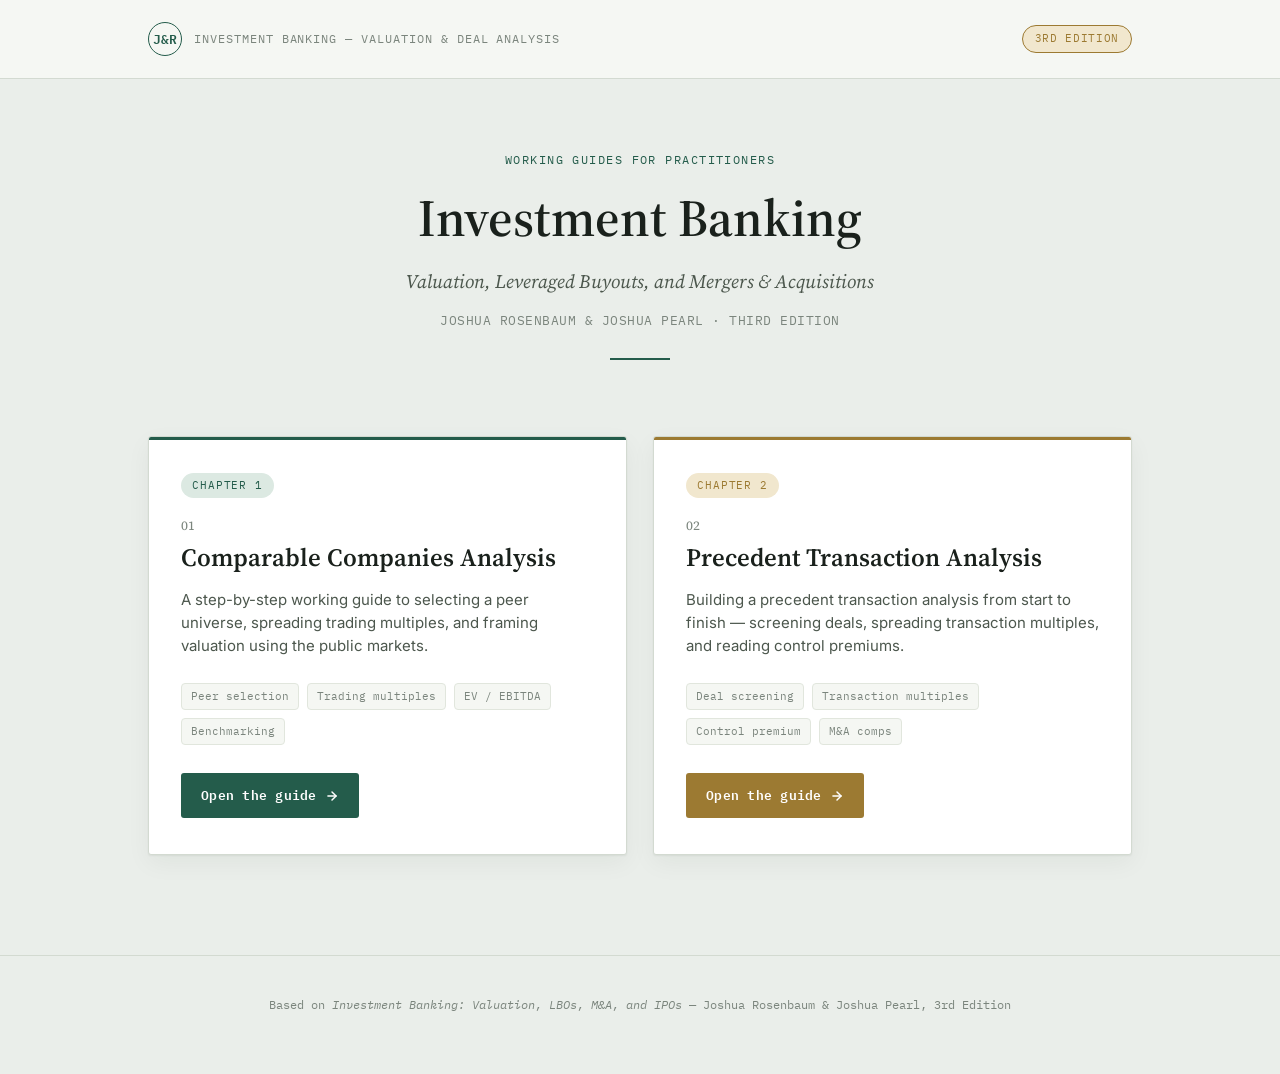
==== index.html @ f73777c7 "Add files via upload" ====
<!DOCTYPE html>
<html lang="en">
<head>
<meta charset="UTF-8">
<meta name="viewport" content="width=device-width, initial-scale=1.0">
<title>Investment Banking — Valuation & Modeling Guides</title>
<link rel="preconnect" href="https://fonts.googleapis.com">
<link rel="preconnect" href="https://fonts.gstatic.com" crossorigin>
<link href="https://fonts.googleapis.com/css2?family=Source+Serif+4:opsz,wght@8..60,400;8..60,500;8..60,600;8..60,700&family=IBM+Plex+Mono:wght@400;500;600&family=Inter:wght@400;500;600;700&display=swap" rel="stylesheet">
<style>

  :root{
    --paper:      #EAEEEA;
    --paper-2:    #F5F7F3;
    --panel:      #FFFFFF;
    --ink:        #1A211C;
    --ink-soft:   #4C574D;
    --muted:      #7B857D;
    --line:       #D3DAD1;
    --line-soft:  #E1E6DD;
    --accent:     #245C4B;
    --accent-ink: #FFFFFF;
    --accent-soft:#DCE9E2;
    --gold:       #9C7A32;
    --gold-soft:  #F1E7CE;
    --rust:       #9C4A34;
    --rust-soft:  #F3E1DA;
    --shadow:     0 1px 2px rgba(20,30,22,.06), 0 8px 24px rgba(20,30,22,.05);
    --radius:     3px;
  }

  :root:not([data-theme="light"]){
    @media (prefers-color-scheme: dark){
      --paper:      #12160F;
      --paper-2:    #171C15;
      --panel:      #1B211A;
      --ink:        #EAEFE8;
      --ink-soft:   #B7C1B4;
      --muted:      #7F8A7D;
      --line:       #2A322A;
      --line-soft:  #232A21;
      --accent:     #6FBE9F;
      --accent-ink: #0E1310;
      --accent-soft:#1F3D33;
      --gold:       #D3B15F;
      --gold-soft:  #332A15;
      --rust:       #D98E75;
      --rust-soft:  #3A241C;
      --shadow:     0 1px 2px rgba(0,0,0,.4), 0 8px 24px rgba(0,0,0,.35);
    }
  }
  :root[data-theme="dark"]{
    --paper:      #12160F;
    --paper-2:    #171C15;
    --panel:      #1B211A;
    --ink:        #EAEFE8;
    --ink-soft:   #B7C1B4;
    --muted:      #7F8A7D;
    --line:       #2A322A;
    --line-soft:  #232A21;
    --accent:     #6FBE9F;
    --accent-ink: #0E1310;
    --accent-soft:#1F3D33;
    --gold:       #D3B15F;
    --gold-soft:  #332A15;
    --rust:       #D98E75;
    --rust-soft:  #3A241C;
    --shadow:     0 1px 2px rgba(0,0,0,.4), 0 8px 24px rgba(0,0,0,.35);
  }

  *{ box-sizing: border-box; }
  html{ scroll-behavior: smooth; }
  body{
    margin:0;
    background: var(--paper);
    color: var(--ink);
    font-family: 'Inter', -apple-system, BlinkMacSystemFont, sans-serif;
    line-height: 1.55;
    -webkit-font-smoothing: antialiased;
  }
  a{ color: var(--accent); text-decoration:none; }
  .serif{ font-family:'Source Serif 4', Georgia, serif; }
  .mono{ font-family:'IBM Plex Mono', monospace; }

  header.top{
    border-bottom: 1px solid var(--line);
    background: var(--paper-2);
  }
  .top-inner{
    max-width: 1040px;
    margin: 0 auto;
    padding: 22px 28px;
    display:flex;
    align-items:center;
    justify-content: space-between;
  }
  .brand{
    display:flex;
    align-items:center;
    gap:12px;
  }
  .brand-mark{
    width:34px;height:34px;
    border:1.5px solid var(--accent);
    border-radius:50%;
    display:flex;align-items:center;justify-content:center;
    color:var(--accent);
    font-family:'IBM Plex Mono',monospace;
    font-size:13px;
    font-weight:600;
  }
  .brand-text{
    font-family:'IBM Plex Mono',monospace;
    font-size: 12px;
    letter-spacing: .08em;
    text-transform: uppercase;
    color: var(--muted);
  }
  .edition-pill{
    font-family:'IBM Plex Mono',monospace;
    font-size:11px;
    letter-spacing:.06em;
    text-transform:uppercase;
    color: var(--gold);
    background: var(--gold-soft);
    border:1px solid var(--gold);
    border-radius: 999px;
    padding: 4px 12px;
  }

  main{
    max-width: 1040px;
    margin: 0 auto;
    padding: 72px 28px 100px;
  }

  .hero{
    text-align:center;
    margin-bottom: 76px;
  }
  .hero .kicker{
    font-family:'IBM Plex Mono',monospace;
    font-size: 12px;
    letter-spacing:.12em;
    text-transform:uppercase;
    color: var(--accent);
    margin-bottom: 18px;
  }
  .hero h1{
    font-family:'Source Serif 4', Georgia, serif;
    font-size: clamp(32px, 5vw, 52px);
    font-weight: 600;
    line-height: 1.15;
    margin: 0 0 20px;
    color: var(--ink);
  }
  .hero .subtitle{
    font-family:'Source Serif 4', Georgia, serif;
    font-style: italic;
    font-size: 19px;
    color: var(--ink-soft);
    margin: 0 0 8px;
  }
  .hero .authors{
    font-family:'IBM Plex Mono',monospace;
    font-size: 12.5px;
    letter-spacing:.04em;
    color: var(--muted);
    text-transform: uppercase;
    margin-top: 14px;
  }
  .divider{
    width: 60px;
    height: 2px;
    background: var(--accent);
    margin: 28px auto;
  }

  .cards{
    display:grid;
    grid-template-columns: 1fr 1fr;
    gap: 26px;
  }
  @media (max-width: 760px){
    .cards{ grid-template-columns: 1fr; }
  }

  .card{
    background: var(--panel);
    border: 1px solid var(--line);
    border-radius: var(--radius);
    box-shadow: var(--shadow);
    padding: 36px 32px;
    display:flex;
    flex-direction:column;
    transition: transform .15s ease, box-shadow .15s ease, border-color .15s ease;
    position: relative;
    overflow:hidden;
  }
  .card::before{
    content:"";
    position:absolute;
    top:0; left:0; right:0;
    height:3px;
    background: var(--accent);
  }
  .card.gold::before{ background: var(--gold); }
  .card:hover{
    transform: translateY(-3px);
    border-color: var(--accent);
    box-shadow: 0 4px 6px rgba(20,30,22,.08), 0 14px 32px rgba(20,30,22,.10);
  }

  .card .tag{
    font-family:'IBM Plex Mono',monospace;
    font-size:11px;
    letter-spacing:.08em;
    text-transform:uppercase;
    color: var(--accent);
    background: var(--accent-soft);
    border-radius: 999px;
    padding: 4px 11px;
    display:inline-block;
    width: fit-content;
    margin-bottom: 18px;
  }
  .card.gold .tag{
    color: var(--gold);
    background: var(--gold-soft);
  }

  .card .num{
    font-family:'Source Serif 4', Georgia, serif;
    font-size: 13px;
    color: var(--muted);
    margin-bottom: 6px;
  }

  .card h2{
    font-family:'Source Serif 4', Georgia, serif;
    font-size: 25px;
    font-weight: 600;
    margin: 0 0 14px;
    color: var(--ink);
    line-height:1.25;
  }

  .card p{
    color: var(--ink-soft);
    font-size: 15px;
    margin: 0 0 26px;
    flex-grow: 1;
  }

  .card .topics{
    display:flex;
    flex-wrap: wrap;
    gap: 8px;
    margin-bottom: 28px;
  }
  .card .topics span{
    font-family:'IBM Plex Mono',monospace;
    font-size: 11px;
    color: var(--muted);
    background: var(--paper-2);
    border: 1px solid var(--line-soft);
    border-radius: 4px;
    padding: 4px 9px;
  }

  .card .go{
    display:flex;
    align-items:center;
    gap: 8px;
    font-family:'IBM Plex Mono',monospace;
    font-size: 13px;
    font-weight:600;
    color: var(--accent-ink);
    background: var(--accent);
    border-radius: var(--radius);
    padding: 12px 20px;
    width: fit-content;
    letter-spacing: .02em;
    transition: opacity .15s ease;
  }
  .card.gold .go{
    background: var(--gold);
  }
  .card .go:hover{ opacity: .88; }
  .card .go svg{ width:14px; height:14px; }

  footer{
    text-align:center;
    padding: 40px 28px 60px;
    font-family:'IBM Plex Mono',monospace;
    font-size: 12px;
    color: var(--muted);
    border-top: 1px solid var(--line);
  }
</style>
</head>
<body>

<header class="top">
  <div class="top-inner">
    <div class="brand">
      <div class="brand-mark">J&amp;R</div>
      <div class="brand-text">Investment Banking — Valuation &amp; Deal Analysis</div>
    </div>
    <div class="edition-pill">3rd Edition</div>
  </div>
</header>

<main>
  <section class="hero">
    <div class="kicker">Working Guides for Practitioners</div>
    <h1>Investment Banking</h1>
    <p class="subtitle">Valuation, Leveraged Buyouts, and Mergers &amp; Acquisitions</p>
    <p class="authors">Joshua Rosenbaum &amp; Joshua Pearl · Third Edition</p>
    <div class="divider"></div>
  </section>

  <section class="cards">
    <a class="card" href="cca.html" style="color:inherit;">
      <span class="tag">Chapter 1</span>
      <div class="num">01</div>
      <h2>Comparable Companies Analysis</h2>
      <p>A step-by-step working guide to selecting a peer universe, spreading trading multiples, and framing valuation using the public markets.</p>
      <div class="topics">
        <span>Peer selection</span>
        <span>Trading multiples</span>
        <span>EV / EBITDA</span>
        <span>Benchmarking</span>
      </div>
      <div class="go">Open the guide
        <svg viewBox="0 0 24 24" fill="none" stroke="currentColor" stroke-width="2.5" stroke-linecap="round" stroke-linejoin="round"><line x1="5" y1="12" x2="19" y2="12"/><polyline points="12 5 19 12 12 19"/></svg>
      </div>
    </a>

    <a class="card gold" href="precedent-transactions.html" style="color:inherit;">
      <span class="tag">Chapter 2</span>
      <div class="num">02</div>
      <h2>Precedent Transaction Analysis</h2>
      <p>Building a precedent transaction analysis from start to finish — screening deals, spreading transaction multiples, and reading control premiums.</p>
      <div class="topics">
        <span>Deal screening</span>
        <span>Transaction multiples</span>
        <span>Control premium</span>
        <span>M&amp;A comps</span>
      </div>
      <div class="go">Open the guide
        <svg viewBox="0 0 24 24" fill="none" stroke="currentColor" stroke-width="2.5" stroke-linecap="round" stroke-linejoin="round"><line x1="5" y1="12" x2="19" y2="12"/><polyline points="12 5 19 12 12 19"/></svg>
      </div>
    </a>
  </section>
</main>

<footer>
  Based on <em>Investment Banking: Valuation, LBOs, M&amp;A, and IPOs</em> — Joshua Rosenbaum &amp; Joshua Pearl, 3rd Edition
</footer>

</body>
</html>
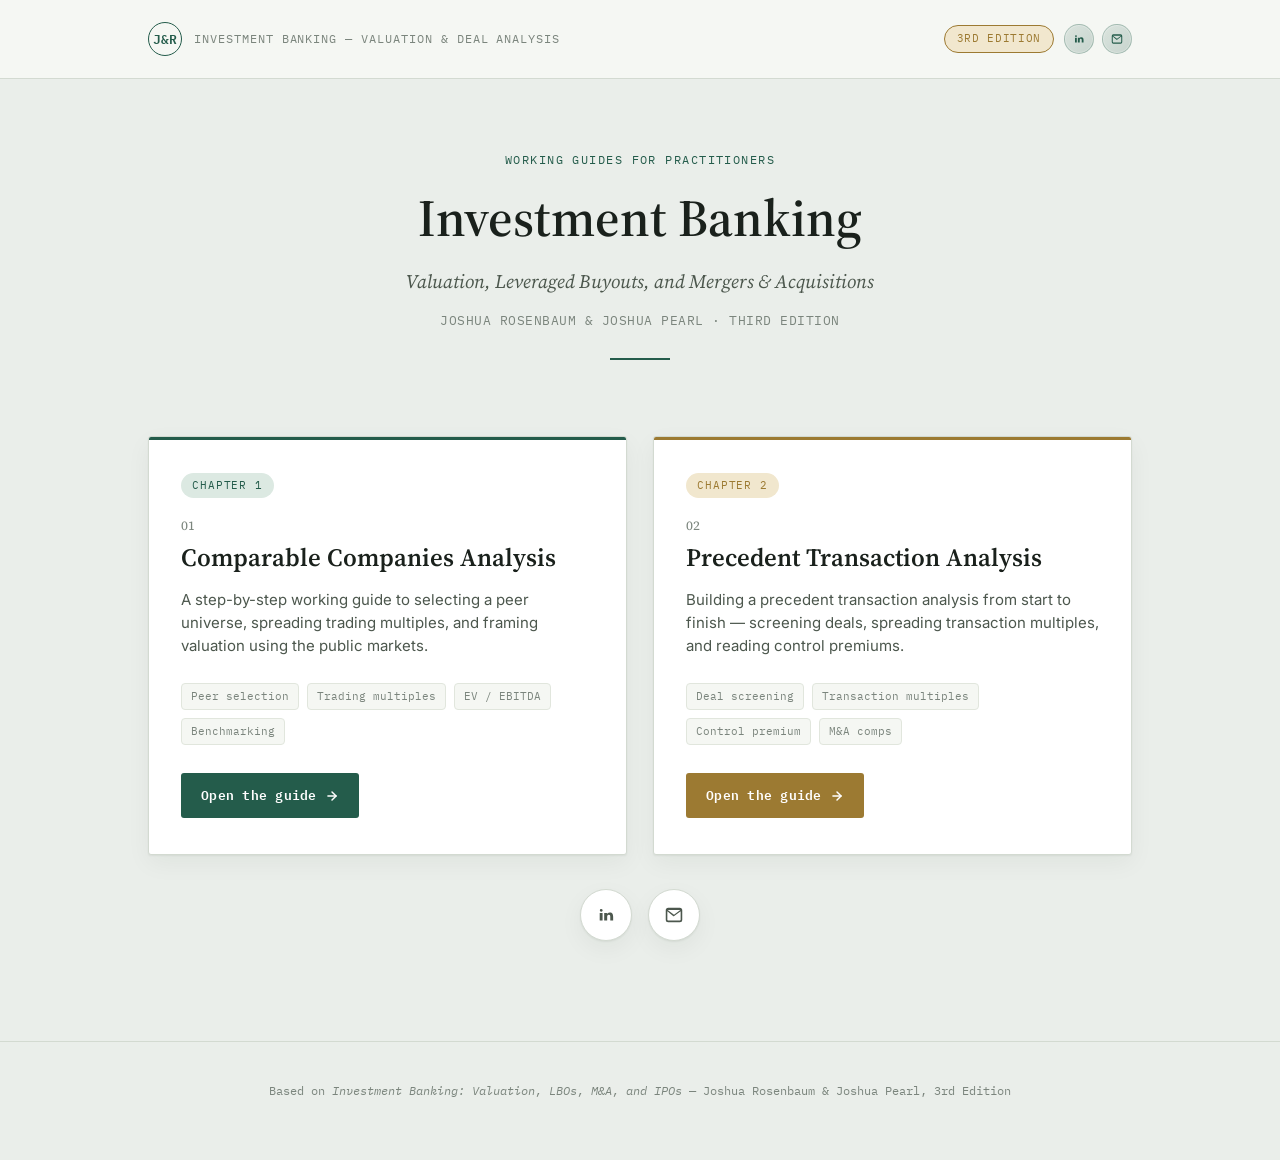
==== commit 87e935ac: "Added socials" ====
--- a/index.html
+++ b/index.html
@@ -4,6 +4,7 @@
 <meta charset="UTF-8">
 <meta name="viewport" content="width=device-width, initial-scale=1.0">
 <title>Investment Banking — Valuation & Modeling Guides</title>
+<link rel="icon" type="image/png" href="money.png">
 <link rel="preconnect" href="https://fonts.googleapis.com">
 <link rel="preconnect" href="https://fonts.gstatic.com" crossorigin>
 <link href="https://fonts.googleapis.com/css2?family=Source+Serif+4:opsz,wght@8..60,400;8..60,500;8..60,600;8..60,700&family=IBM+Plex+Mono:wght@400;500;600&family=Inter:wght@400;500;600;700&display=swap" rel="stylesheet">
@@ -127,6 +128,46 @@
     border-radius: 999px;
     padding: 4px 12px;
   }
+  .header-actions{
+    display:flex;
+    align-items:center;
+    gap:10px;
+  }
+  .header-socials{
+    display:flex;
+    align-items:center;
+    gap:8px;
+  }
+  .header-social-link{
+    width: 30px;
+    height: 30px;
+    display:inline-flex;
+    align-items:center;
+    justify-content:center;
+    border: 1px solid rgba(36, 92, 75, 0.26);
+    border-radius: 50%;
+    background: linear-gradient(135deg, rgba(36, 92, 75, 0.12), rgba(36, 92, 75, 0.22));
+    color: var(--accent);
+    transition: transform .15s ease, box-shadow .15s ease, background .15s ease;
+    box-shadow: inset 0 0 0 1px rgba(255,255,255,0.22);
+  }
+  .header-social-link:hover{
+    background: linear-gradient(135deg, rgba(156, 122, 50, 0.12), rgba(156, 122, 50, 0.2));
+    border-color: rgba(156, 122, 50, 0.34);
+    color: var(--gold);
+    transform: translateY(-1px);
+    box-shadow: 0 0 0 3px rgba(156, 122, 50, 0.08);
+  }
+  .header-social-link.gmail:hover{
+    background: linear-gradient(135deg, rgba(156, 122, 50, 0.12), rgba(156, 122, 50, 0.2));
+    border-color: rgba(156, 122, 50, 0.34);
+    color: var(--gold);
+  }
+  .header-social-link svg{
+    width: 14px;
+    height: 14px;
+    fill: currentColor;
+  }
 
   main{
     max-width: 1040px;
@@ -289,6 +330,42 @@
   .card .go:hover{ opacity: .88; }
   .card .go svg{ width:14px; height:14px; }
 
+  .socials{
+    display:flex;
+    justify-content:center;
+    gap:16px;
+    margin-top: 34px;
+  }
+  .social-link{
+    width: 52px;
+    height: 52px;
+    display:inline-flex;
+    align-items:center;
+    justify-content:center;
+    border: 1px solid var(--line);
+    background: var(--panel);
+    border-radius: 50%;
+    color: var(--ink-soft);
+    box-shadow: var(--shadow);
+    transition: transform .15s ease, border-color .15s ease, color .15s ease, background .15s ease;
+  }
+  .social-link:hover{
+    transform: translateY(-2px);
+    background: var(--accent-soft);
+    border-color: var(--accent);
+    color: var(--accent);
+  }
+  .social-link.gmail:hover{
+    background: var(--gold-soft);
+    border-color: var(--gold);
+    color: var(--gold);
+  }
+  .social-link svg{
+    width: 22px;
+    height: 22px;
+    fill: currentColor;
+  }
+
   footer{
     text-align:center;
     padding: 40px 28px 60px;
@@ -307,7 +384,21 @@
       <div class="brand-mark">J&amp;R</div>
       <div class="brand-text">Investment Banking — Valuation &amp; Deal Analysis</div>
     </div>
-    <div class="edition-pill">3rd Edition</div>
+    <div class="header-actions">
+      <div class="edition-pill">3rd Edition</div>
+      <div class="header-socials" aria-label="Social links">
+        <a class="header-social-link" href="https://www.linkedin.com/in/dhruv-kumar-a05b75292/" target="_blank" rel="noopener noreferrer" aria-label="LinkedIn profile">
+          <svg viewBox="0 0 24 24" aria-hidden="true">
+            <path d="M6.94 8.5A1.56 1.56 0 1 1 6.94 5.39a1.56 1.56 0 0 1 0 3.11ZM5.13 18.01h3.13V9.71H5.13v8.3Zm4.9-8.3h3.01v1.13h.04c.42-.8 1.44-1.64 2.96-1.64 3.17 0 3.75 2.08 3.75 4.78v4.03h-3.12v-3.77c0-1.13-.02-2.59-1.58-2.59-1.58 0-1.82 1.23-1.82 2.5v3.86H10.03V9.71Z"/>
+          </svg>
+        </a>
+        <a class="header-social-link gmail" href="mailto:dhruvkumar19072005@gmail.com" aria-label="Email">
+          <svg viewBox="0 0 24 24" aria-hidden="true">
+            <path d="M3 6.75A2.75 2.75 0 0 1 5.75 4h12.5A2.75 2.75 0 0 1 21 6.75v10.5A2.75 2.75 0 0 1 18.25 20H5.75A2.75 2.75 0 0 1 3 17.25V6.75Zm2.1-.25 6.9 5.18 6.9-5.18H5.1Zm14.15 1.38-7.05 5.3a1 1 0 0 1-1.2 0L4.75 7.88v9.37c0 .41.34.75.75.75h12.99c.41 0 .75-.34.75-.75V7.88Z"/>
+          </svg>
+        </a>
+      </div>
+    </div>
   </div>
 </header>
 
@@ -353,6 +444,19 @@
       </div>
     </a>
   </section>
+
+  <div class="socials" aria-label="Social media links">
+    <a class="social-link" href="https://www.linkedin.com/in/dhruv-kumar-a05b75292/" target="_blank" rel="noopener noreferrer" aria-label="Visit LinkedIn profile">
+      <svg viewBox="0 0 24 24" aria-hidden="true">
+        <path d="M6.94 8.5A1.56 1.56 0 1 1 6.94 5.39a1.56 1.56 0 0 1 0 3.11ZM5.13 18.01h3.13V9.71H5.13v8.3Zm4.9-8.3h3.01v1.13h.04c.42-.8 1.44-1.64 2.96-1.64 3.17 0 3.75 2.08 3.75 4.78v4.03h-3.12v-3.77c0-1.13-.02-2.59-1.58-2.59-1.58 0-1.82 1.23-1.82 2.5v3.86H10.03V9.71Z"/>
+      </svg>
+    </a>
+    <a class="social-link gmail" href="mailto:dhruvkumar19072005@gmail.com" aria-label="Email Dhruv Kumar">
+      <svg viewBox="0 0 24 24" aria-hidden="true">
+        <path d="M3 6.75A2.75 2.75 0 0 1 5.75 4h12.5A2.75 2.75 0 0 1 21 6.75v10.5A2.75 2.75 0 0 1 18.25 20H5.75A2.75 2.75 0 0 1 3 17.25V6.75Zm2.1-.25 6.9 5.18 6.9-5.18H5.1Zm14.15 1.38-7.05 5.3a1 1 0 0 1-1.2 0L4.75 7.88v9.37c0 .41.34.75.75.75h12.99c.41 0 .75-.34.75-.75V7.88Z"/>
+      </svg>
+    </a>
+  </div>
 </main>
 
 <footer>
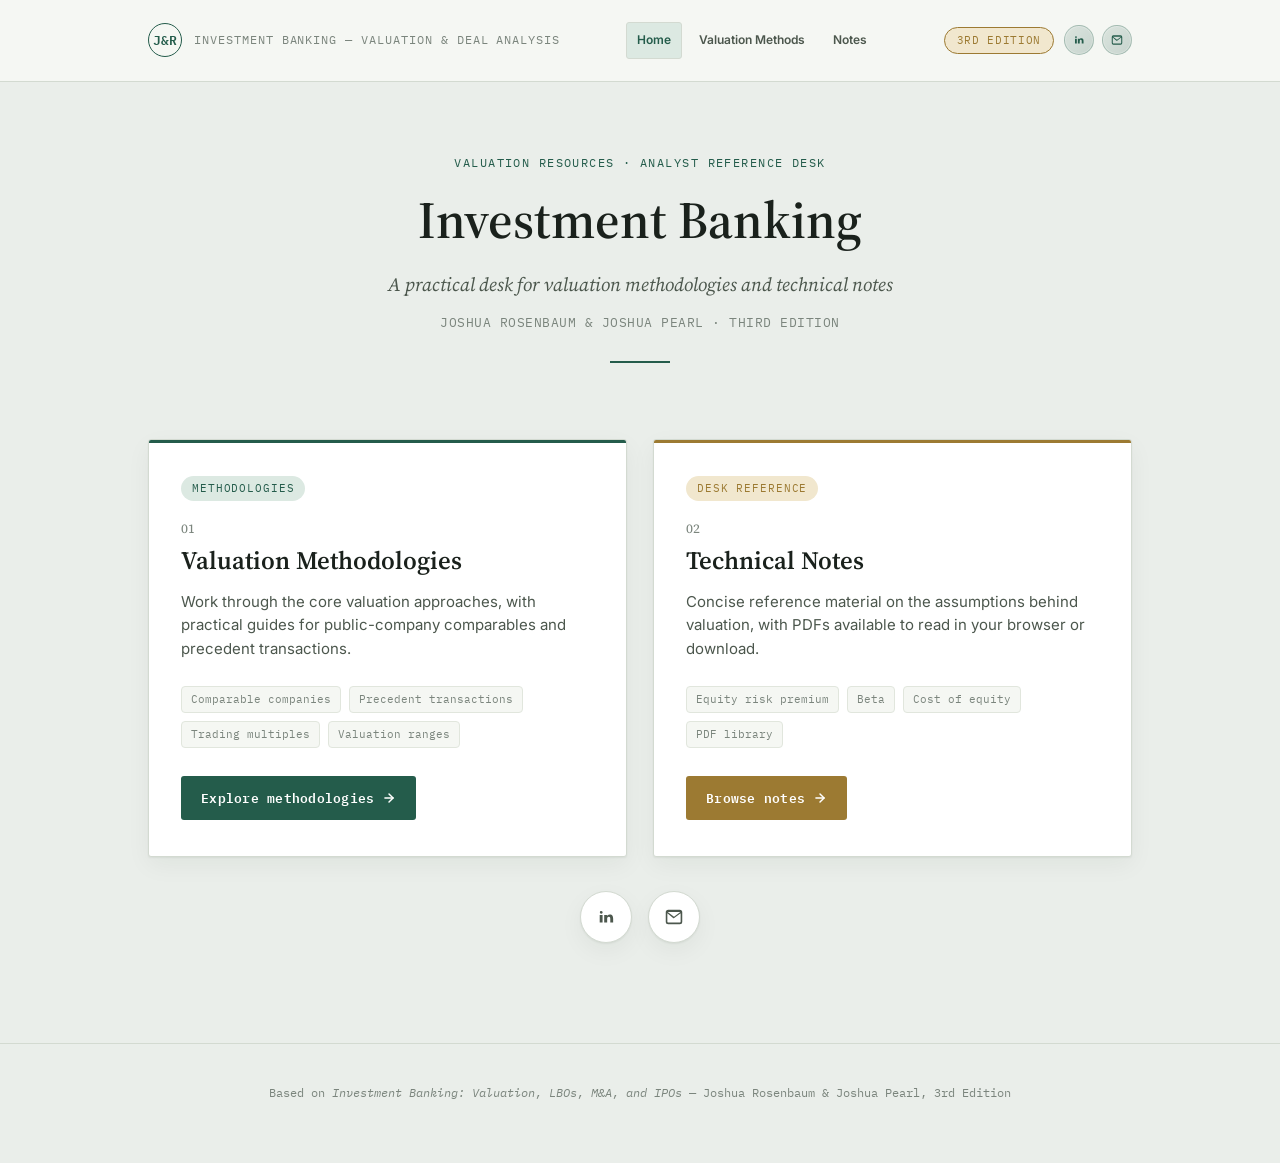
==== commit 88fbf943: "Damodaran Notes" ====
--- a/index.html
+++ b/index.html
@@ -95,6 +95,26 @@
     align-items:center;
     justify-content: space-between;
   }
+  .primary-nav{
+    display:flex;
+    align-items:center;
+    gap:6px;
+  }
+  .primary-nav a{
+    color:var(--ink-soft);
+    font-size:12px;
+    font-weight:600;
+    padding:8px 10px;
+    border:1px solid transparent;
+    border-radius:var(--radius);
+    transition: color .15s ease, background .15s ease, border-color .15s ease;
+  }
+  .primary-nav a:hover,
+  .primary-nav a[aria-current="page"]{
+    color:var(--accent);
+    background:var(--accent-soft);
+    border-color:var(--line);
+  }
   .brand{
     display:flex;
     align-items:center;
@@ -374,6 +394,13 @@
     color: var(--muted);
     border-top: 1px solid var(--line);
   }
+  @media (max-width: 760px){
+    .top-inner{ flex-wrap:wrap; gap:14px; padding:16px 20px; }
+    .primary-nav{ order:3; width:100%; justify-content:center; }
+    .header-actions{ margin-left:auto; }
+    main{ padding:50px 20px 72px; }
+    .hero{ margin-bottom:48px; }
+  }
 </style>
 </head>
 <body>
@@ -384,6 +411,11 @@
       <div class="brand-mark">J&amp;R</div>
       <div class="brand-text">Investment Banking — Valuation &amp; Deal Analysis</div>
     </div>
+    <nav class="primary-nav" aria-label="Main navigation">
+      <a href="index.html" aria-current="page">Home</a>
+      <a href="valuation-methodologies.html">Valuation Methods</a>
+      <a href="notes.html">Notes</a>
+    </nav>
     <div class="header-actions">
       <div class="edition-pill">3rd Edition</div>
       <div class="header-socials" aria-label="Social links">
@@ -404,42 +436,42 @@
 
 <main>
   <section class="hero">
-    <div class="kicker">Working Guides for Practitioners</div>
+    <div class="kicker">Valuation Resources · Analyst Reference Desk</div>
     <h1>Investment Banking</h1>
-    <p class="subtitle">Valuation, Leveraged Buyouts, and Mergers &amp; Acquisitions</p>
+    <p class="subtitle">A practical desk for valuation methodologies and technical notes</p>
     <p class="authors">Joshua Rosenbaum &amp; Joshua Pearl · Third Edition</p>
     <div class="divider"></div>
   </section>
 
-  <section class="cards">
-    <a class="card" href="cca.html" style="color:inherit;">
-      <span class="tag">Chapter 1</span>
+  <section class="cards" aria-label="Resource collections">
+    <a class="card" href="valuation-methodologies.html" style="color:inherit;">
+      <span class="tag">Methodologies</span>
       <div class="num">01</div>
-      <h2>Comparable Companies Analysis</h2>
-      <p>A step-by-step working guide to selecting a peer universe, spreading trading multiples, and framing valuation using the public markets.</p>
+      <h2>Valuation Methodologies</h2>
+      <p>Work through the core valuation approaches, with practical guides for public-company comparables and precedent transactions.</p>
       <div class="topics">
-        <span>Peer selection</span>
+        <span>Comparable companies</span>
+        <span>Precedent transactions</span>
         <span>Trading multiples</span>
-        <span>EV / EBITDA</span>
-        <span>Benchmarking</span>
+        <span>Valuation ranges</span>
       </div>
-      <div class="go">Open the guide
+      <div class="go">Explore methodologies
         <svg viewBox="0 0 24 24" fill="none" stroke="currentColor" stroke-width="2.5" stroke-linecap="round" stroke-linejoin="round"><line x1="5" y1="12" x2="19" y2="12"/><polyline points="12 5 19 12 12 19"/></svg>
       </div>
     </a>
 
-    <a class="card gold" href="precedent-transactions.html" style="color:inherit;">
-      <span class="tag">Chapter 2</span>
+    <a class="card gold" href="notes.html" style="color:inherit;">
+      <span class="tag">Desk Reference</span>
       <div class="num">02</div>
-      <h2>Precedent Transaction Analysis</h2>
-      <p>Building a precedent transaction analysis from start to finish — screening deals, spreading transaction multiples, and reading control premiums.</p>
+      <h2>Technical Notes</h2>
+      <p>Concise reference material on the assumptions behind valuation, with PDFs available to read in your browser or download.</p>
       <div class="topics">
-        <span>Deal screening</span>
-        <span>Transaction multiples</span>
-        <span>Control premium</span>
-        <span>M&amp;A comps</span>
+        <span>Equity risk premium</span>
+        <span>Beta</span>
+        <span>Cost of equity</span>
+        <span>PDF library</span>
       </div>
-      <div class="go">Open the guide
+      <div class="go">Browse notes
         <svg viewBox="0 0 24 24" fill="none" stroke="currentColor" stroke-width="2.5" stroke-linecap="round" stroke-linejoin="round"><line x1="5" y1="12" x2="19" y2="12"/><polyline points="12 5 19 12 12 19"/></svg>
       </div>
     </a>
@@ -463,5 +495,7 @@
   Based on <em>Investment Banking: Valuation, LBOs, M&amp;A, and IPOs</em> — Joshua Rosenbaum &amp; Joshua Pearl, 3rd Edition
 </footer>
 
+<!-- Cloudflare Web Analytics --><script type='module' src='https://static.cloudflareinsights.com/beacon.min.js' data-cf-beacon='{"token": "82484a8c4f2d4d6fa4e43d503a65f53a"}'></script><!-- End Cloudflare Web Analytics -->
+
 </body>
 </html>
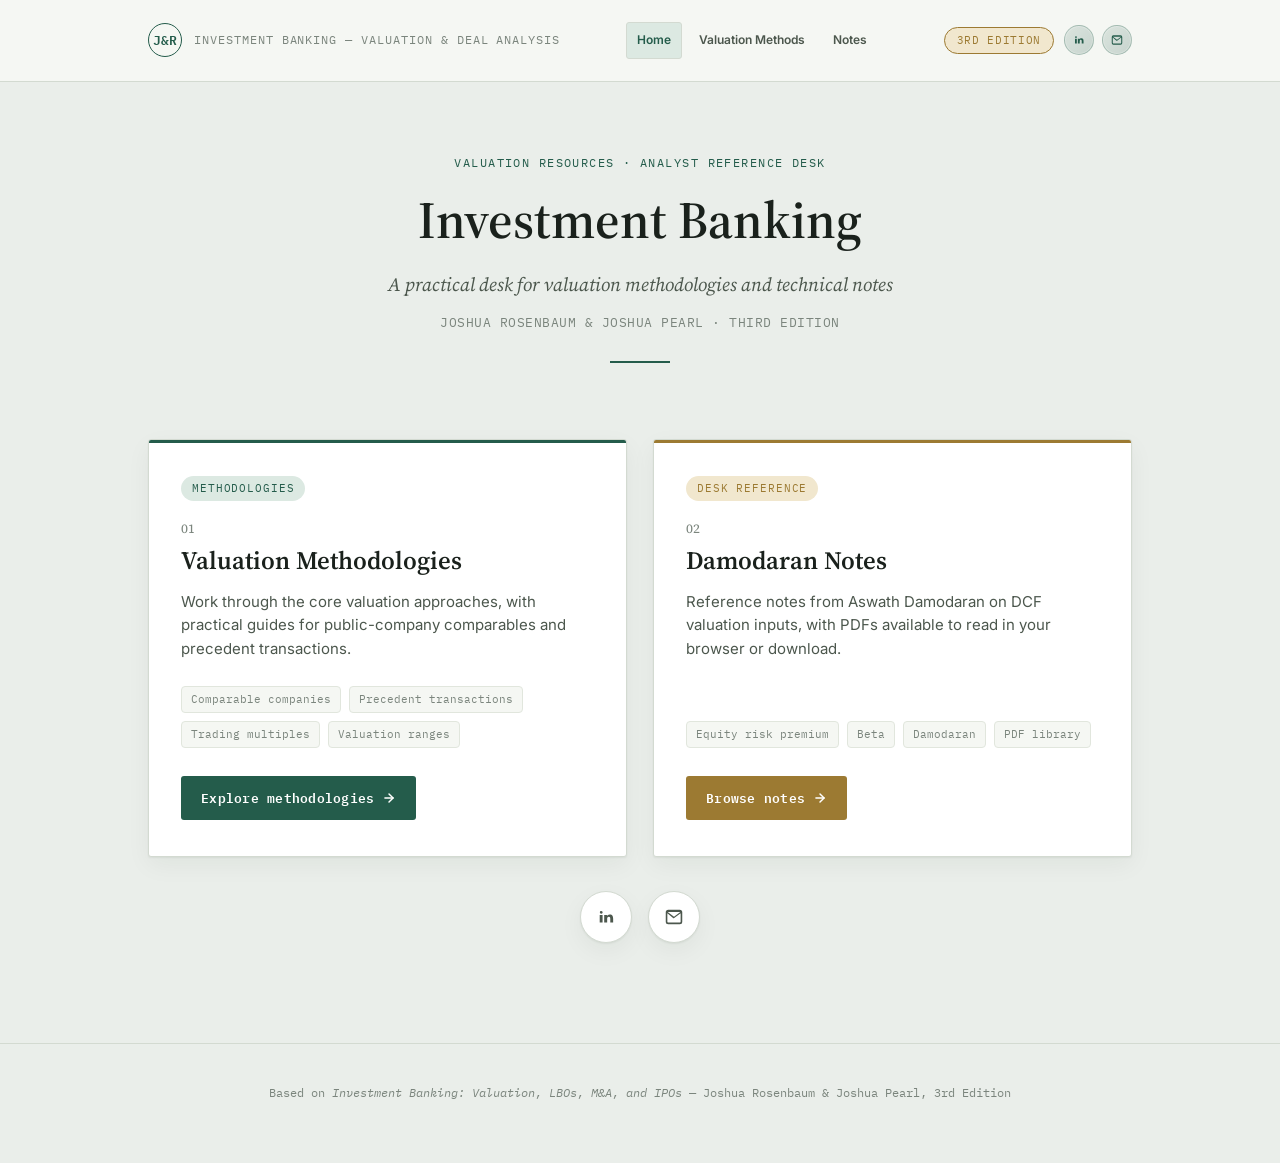
==== commit bc3bd9bc: "Notes section changed naming" ====
--- a/index.html
+++ b/index.html
@@ -463,12 +463,12 @@
     <a class="card gold" href="notes.html" style="color:inherit;">
       <span class="tag">Desk Reference</span>
       <div class="num">02</div>
-      <h2>Technical Notes</h2>
-      <p>Concise reference material on the assumptions behind valuation, with PDFs available to read in your browser or download.</p>
+      <h2>Damodaran Notes</h2>
+      <p>Reference notes from Aswath Damodaran on DCF valuation inputs, with PDFs available to read in your browser or download.</p>
       <div class="topics">
         <span>Equity risk premium</span>
         <span>Beta</span>
-        <span>Cost of equity</span>
+        <span>Damodaran</span>
         <span>PDF library</span>
       </div>
       <div class="go">Browse notes
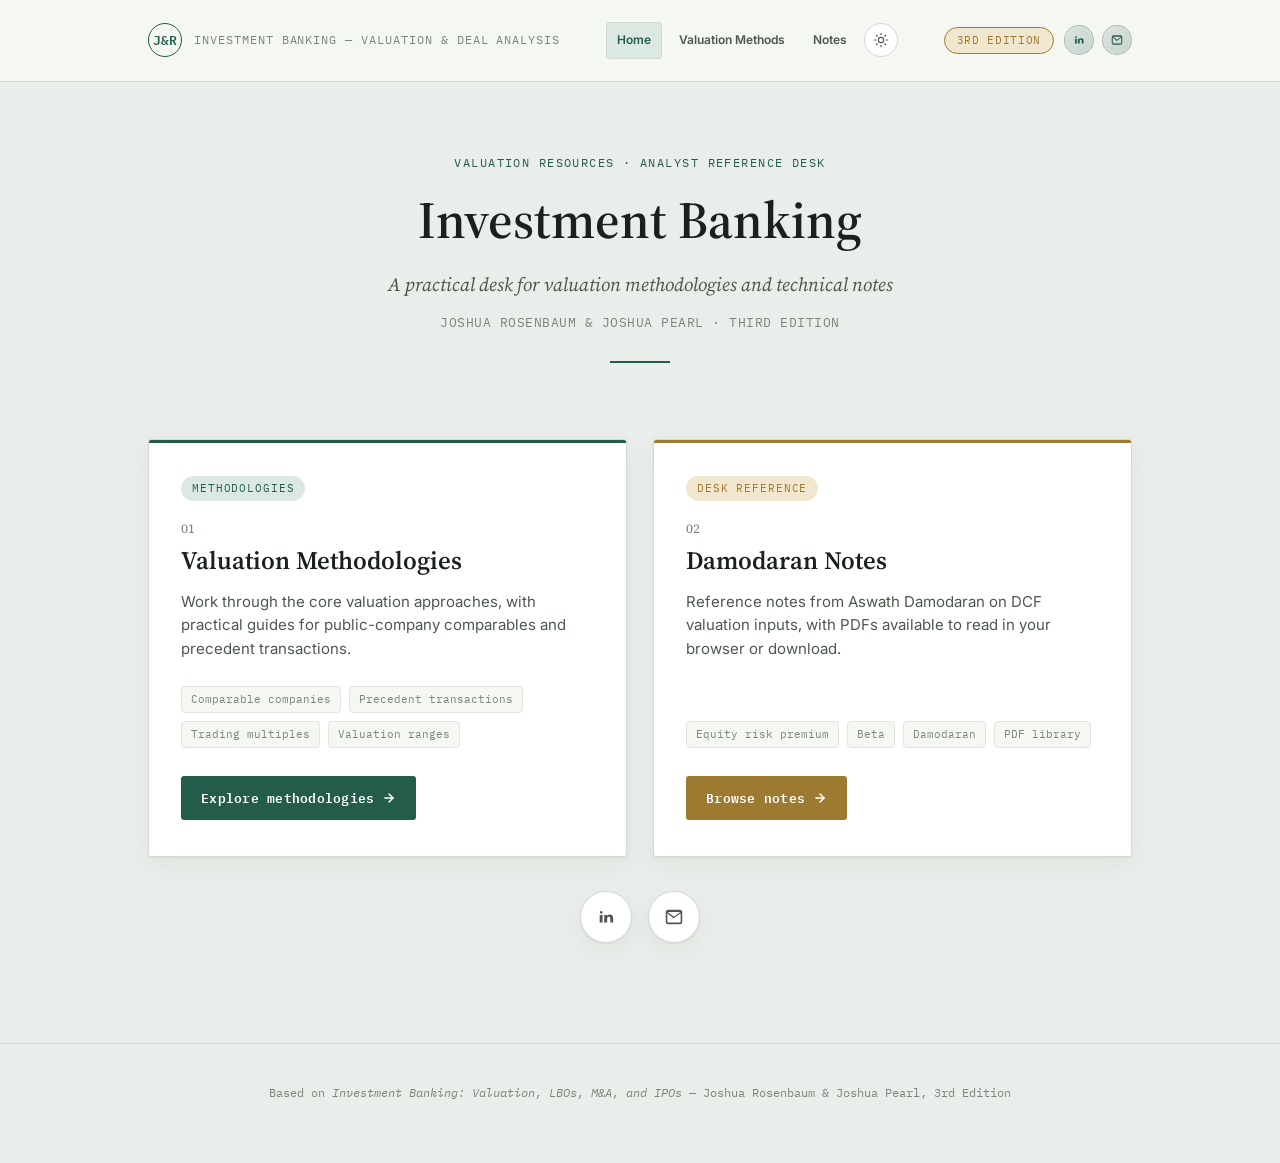
==== commit 77648b07: "Added Light Mode Default" ====
--- a/index.html
+++ b/index.html
@@ -28,28 +28,9 @@
     --rust-soft:  #F3E1DA;
     --shadow:     0 1px 2px rgba(20,30,22,.06), 0 8px 24px rgba(20,30,22,.05);
     --radius:     3px;
-  }
-
-  :root:not([data-theme="light"]){
-    @media (prefers-color-scheme: dark){
-      --paper:      #12160F;
-      --paper-2:    #171C15;
-      --panel:      #1B211A;
-      --ink:        #EAEFE8;
-      --ink-soft:   #B7C1B4;
-      --muted:      #7F8A7D;
-      --line:       #2A322A;
-      --line-soft:  #232A21;
-      --accent:     #6FBE9F;
-      --accent-ink: #0E1310;
-      --accent-soft:#1F3D33;
-      --gold:       #D3B15F;
-      --gold-soft:  #332A15;
-      --rust:       #D98E75;
-      --rust-soft:  #3A241C;
-      --shadow:     0 1px 2px rgba(0,0,0,.4), 0 8px 24px rgba(0,0,0,.35);
-    }
-  }
+    color-scheme: light;
+  }
+
   :root[data-theme="dark"]{
     --paper:      #12160F;
     --paper-2:    #171C15;
@@ -67,6 +48,7 @@
     --rust:       #D98E75;
     --rust-soft:  #3A241C;
     --shadow:     0 1px 2px rgba(0,0,0,.4), 0 8px 24px rgba(0,0,0,.35);
+    color-scheme: dark;
   }
 
   *{ box-sizing: border-box; }
@@ -115,6 +97,7 @@
     background:var(--accent-soft);
     border-color:var(--line);
   }
+  .primary-nav .theme-toggle{ padding:0; }
   .brand{
     display:flex;
     align-items:center;
@@ -164,23 +147,23 @@
     display:inline-flex;
     align-items:center;
     justify-content:center;
-    border: 1px solid rgba(36, 92, 75, 0.26);
+    border: 1px solid color-mix(in srgb, var(--accent) 26%, transparent);
     border-radius: 50%;
-    background: linear-gradient(135deg, rgba(36, 92, 75, 0.12), rgba(36, 92, 75, 0.22));
+    background: linear-gradient(135deg, color-mix(in srgb, var(--accent) 12%, transparent), color-mix(in srgb, var(--accent) 22%, transparent));
     color: var(--accent);
     transition: transform .15s ease, box-shadow .15s ease, background .15s ease;
-    box-shadow: inset 0 0 0 1px rgba(255,255,255,0.22);
+    box-shadow: inset 0 0 0 1px color-mix(in srgb, var(--panel) 22%, transparent);
   }
   .header-social-link:hover{
-    background: linear-gradient(135deg, rgba(156, 122, 50, 0.12), rgba(156, 122, 50, 0.2));
-    border-color: rgba(156, 122, 50, 0.34);
+    background: linear-gradient(135deg, color-mix(in srgb, var(--gold) 12%, transparent), color-mix(in srgb, var(--gold) 20%, transparent));
+    border-color: color-mix(in srgb, var(--gold) 34%, transparent);
     color: var(--gold);
     transform: translateY(-1px);
-    box-shadow: 0 0 0 3px rgba(156, 122, 50, 0.08);
+    box-shadow: 0 0 0 3px color-mix(in srgb, var(--gold) 8%, transparent);
   }
   .header-social-link.gmail:hover{
-    background: linear-gradient(135deg, rgba(156, 122, 50, 0.12), rgba(156, 122, 50, 0.2));
-    border-color: rgba(156, 122, 50, 0.34);
+    background: linear-gradient(135deg, color-mix(in srgb, var(--gold) 12%, transparent), color-mix(in srgb, var(--gold) 20%, transparent));
+    border-color: color-mix(in srgb, var(--gold) 34%, transparent);
     color: var(--gold);
   }
   .header-social-link svg{
@@ -396,12 +379,15 @@
   }
   @media (max-width: 760px){
     .top-inner{ flex-wrap:wrap; gap:14px; padding:16px 20px; }
-    .primary-nav{ order:3; width:100%; justify-content:center; }
+    .primary-nav{ order:3; width:100%; justify-content:center; gap:2px; flex-wrap:wrap; }
+    .primary-nav a{ padding:6px 7px; }
     .header-actions{ margin-left:auto; }
     main{ padding:50px 20px 72px; }
     .hero{ margin-bottom:48px; }
   }
 </style>
+<link rel="stylesheet" href="theme.css">
+<script src="theme.js"></script>
 </head>
 <body>
 
@@ -415,6 +401,10 @@
       <a href="index.html" aria-current="page">Home</a>
       <a href="valuation-methodologies.html">Valuation Methods</a>
       <a href="notes.html">Notes</a>
+      <button class="theme-toggle" type="button" data-theme-toggle aria-label="Switch to light mode" title="Switch to light mode" aria-pressed="true">
+        <svg class="theme-icon-sun" viewBox="0 0 24 24" aria-hidden="true"><circle cx="12" cy="12" r="4"/><path d="M12 2v2m0 16v2M4.93 4.93l1.42 1.42m11.3 11.3 1.42 1.42M2 12h2m16 0h2M4.93 19.07l1.42-1.42m11.3-11.3 1.42-1.42"/></svg>
+        <svg class="theme-icon-moon" viewBox="0 0 24 24" aria-hidden="true"><path d="M20.2 15.2A8.5 8.5 0 0 1 8.8 3.8 8.5 8.5 0 1 0 20.2 15.2Z"/></svg>
+      </button>
     </nav>
     <div class="header-actions">
       <div class="edition-pill">3rd Edition</div>
--- a/theme.css
+++ b/theme.css
@@ -0,0 +1,36 @@
+.theme-toggle{
+  width:34px;
+  height:34px;
+  display:inline-grid;
+  place-items:center;
+  flex:none;
+  padding:0;
+  border:1px solid var(--line);
+  border-radius:50%;
+  background:var(--panel);
+  color:var(--ink-soft);
+  cursor:pointer;
+  transition:background .15s ease,border-color .15s ease,color .15s ease;
+}
+.theme-toggle:hover{
+  background:var(--accent-soft);
+  border-color:var(--accent);
+  color:var(--accent);
+}
+.theme-toggle:focus-visible{
+  outline:2px solid var(--accent);
+  outline-offset:2px;
+}
+.theme-toggle svg{
+  width:16px;
+  height:16px;
+  fill:none;
+  stroke:currentColor;
+  stroke-width:1.7;
+  stroke-linecap:round;
+  stroke-linejoin:round;
+}
+:root[data-theme="dark"] .theme-icon-sun,
+:root[data-theme="light"] .theme-icon-moon{
+  display:none;
+}
